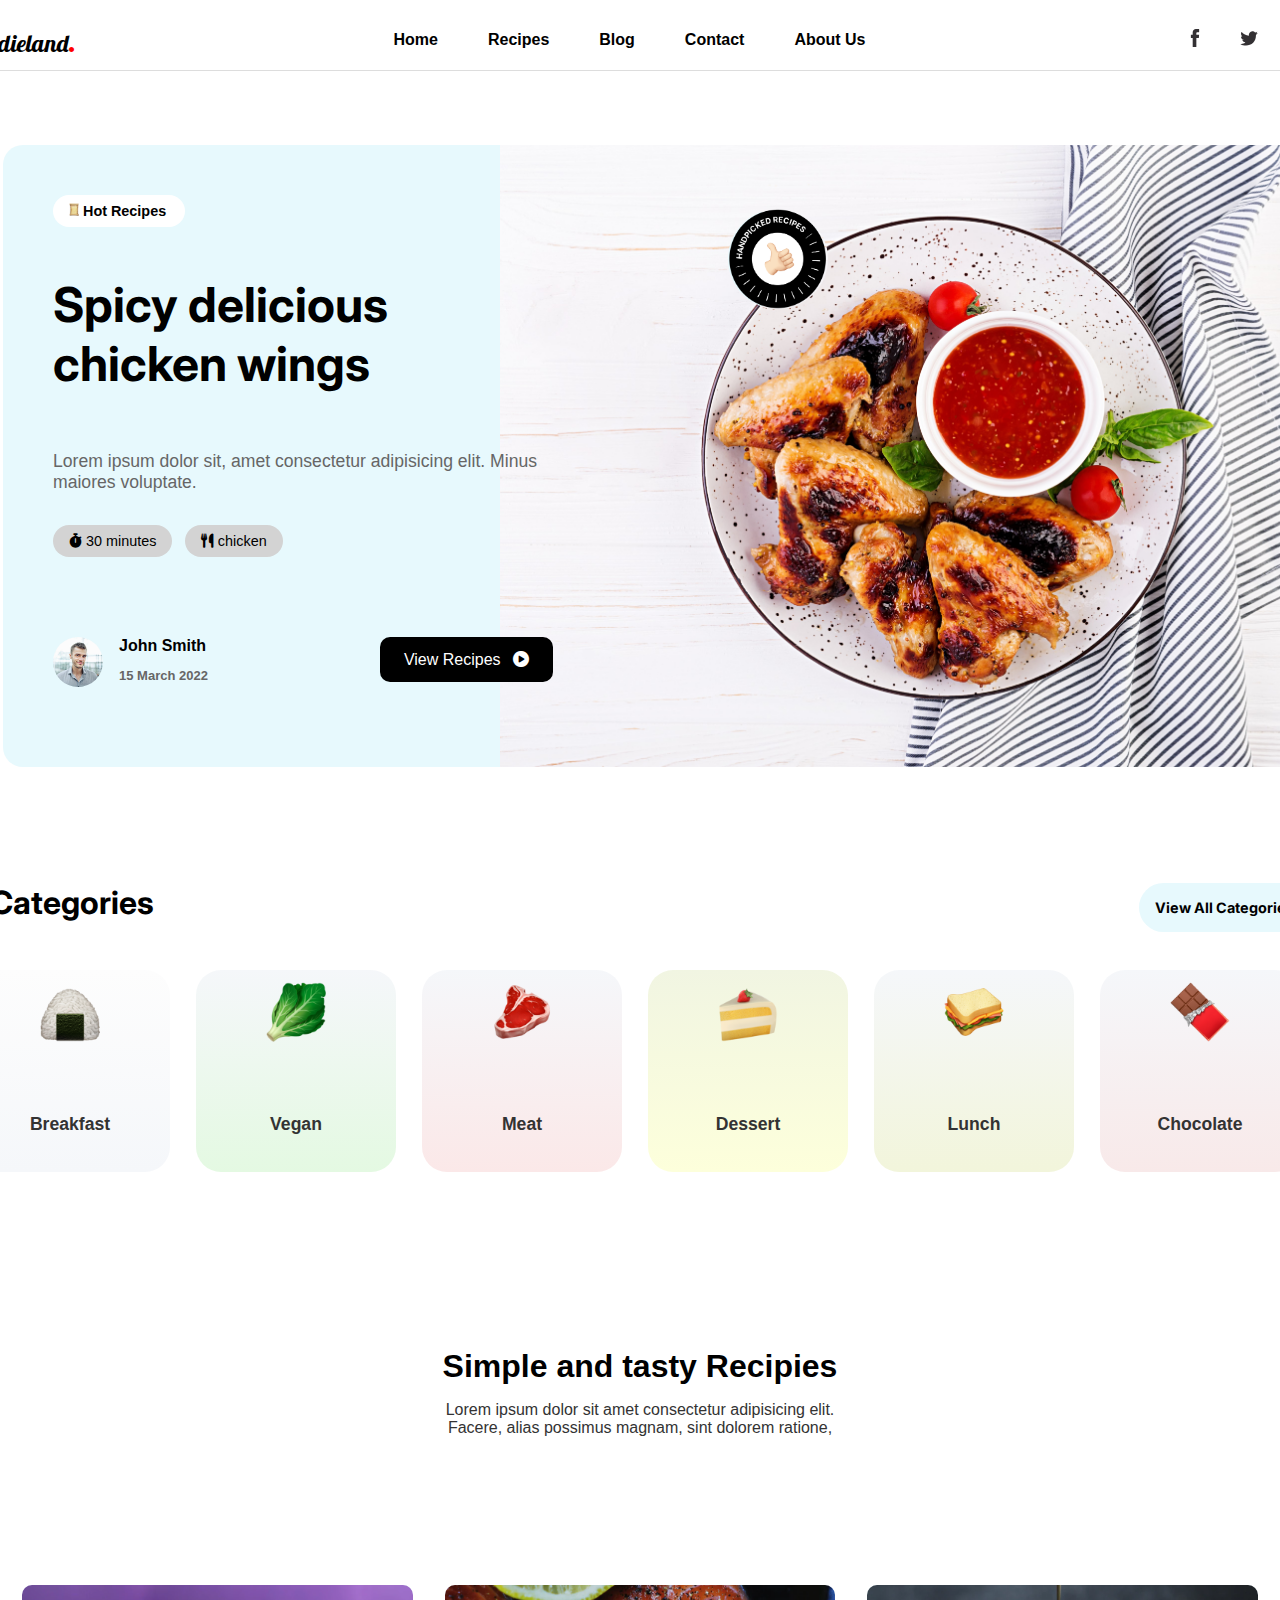
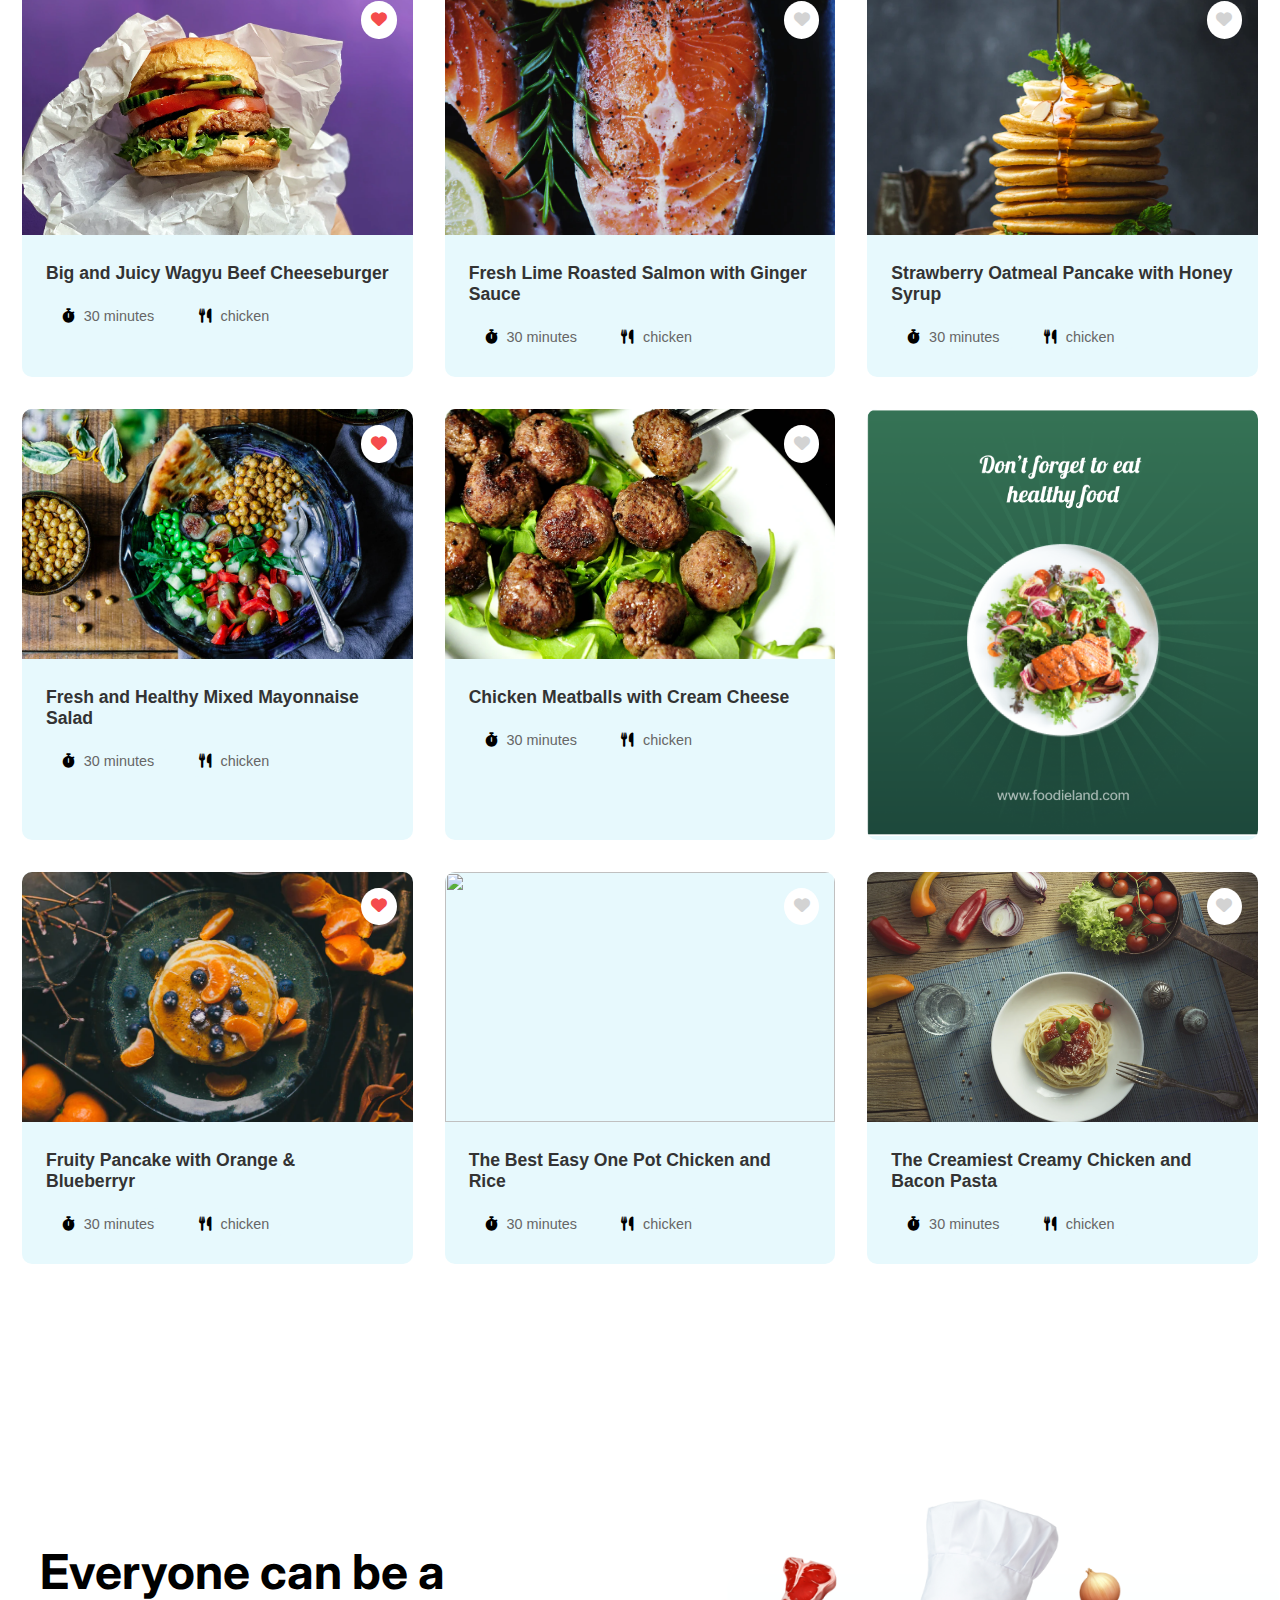
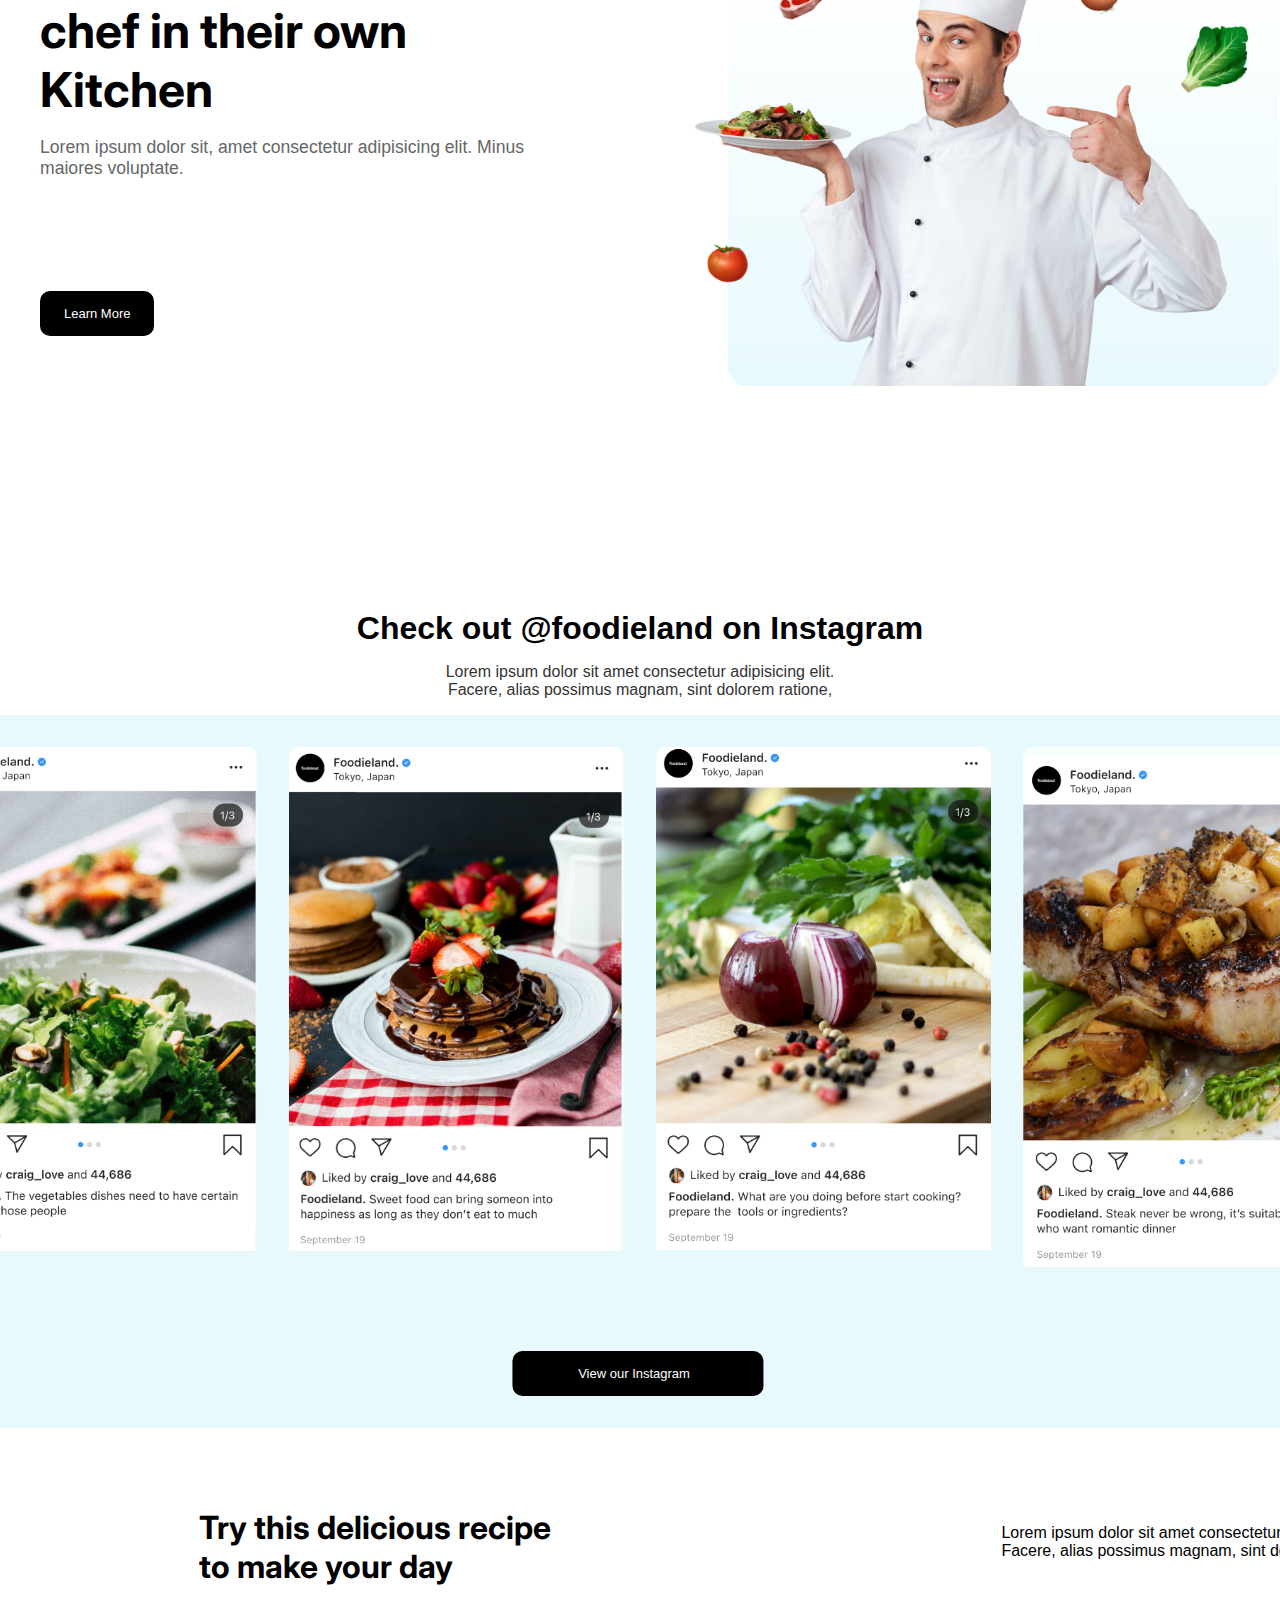
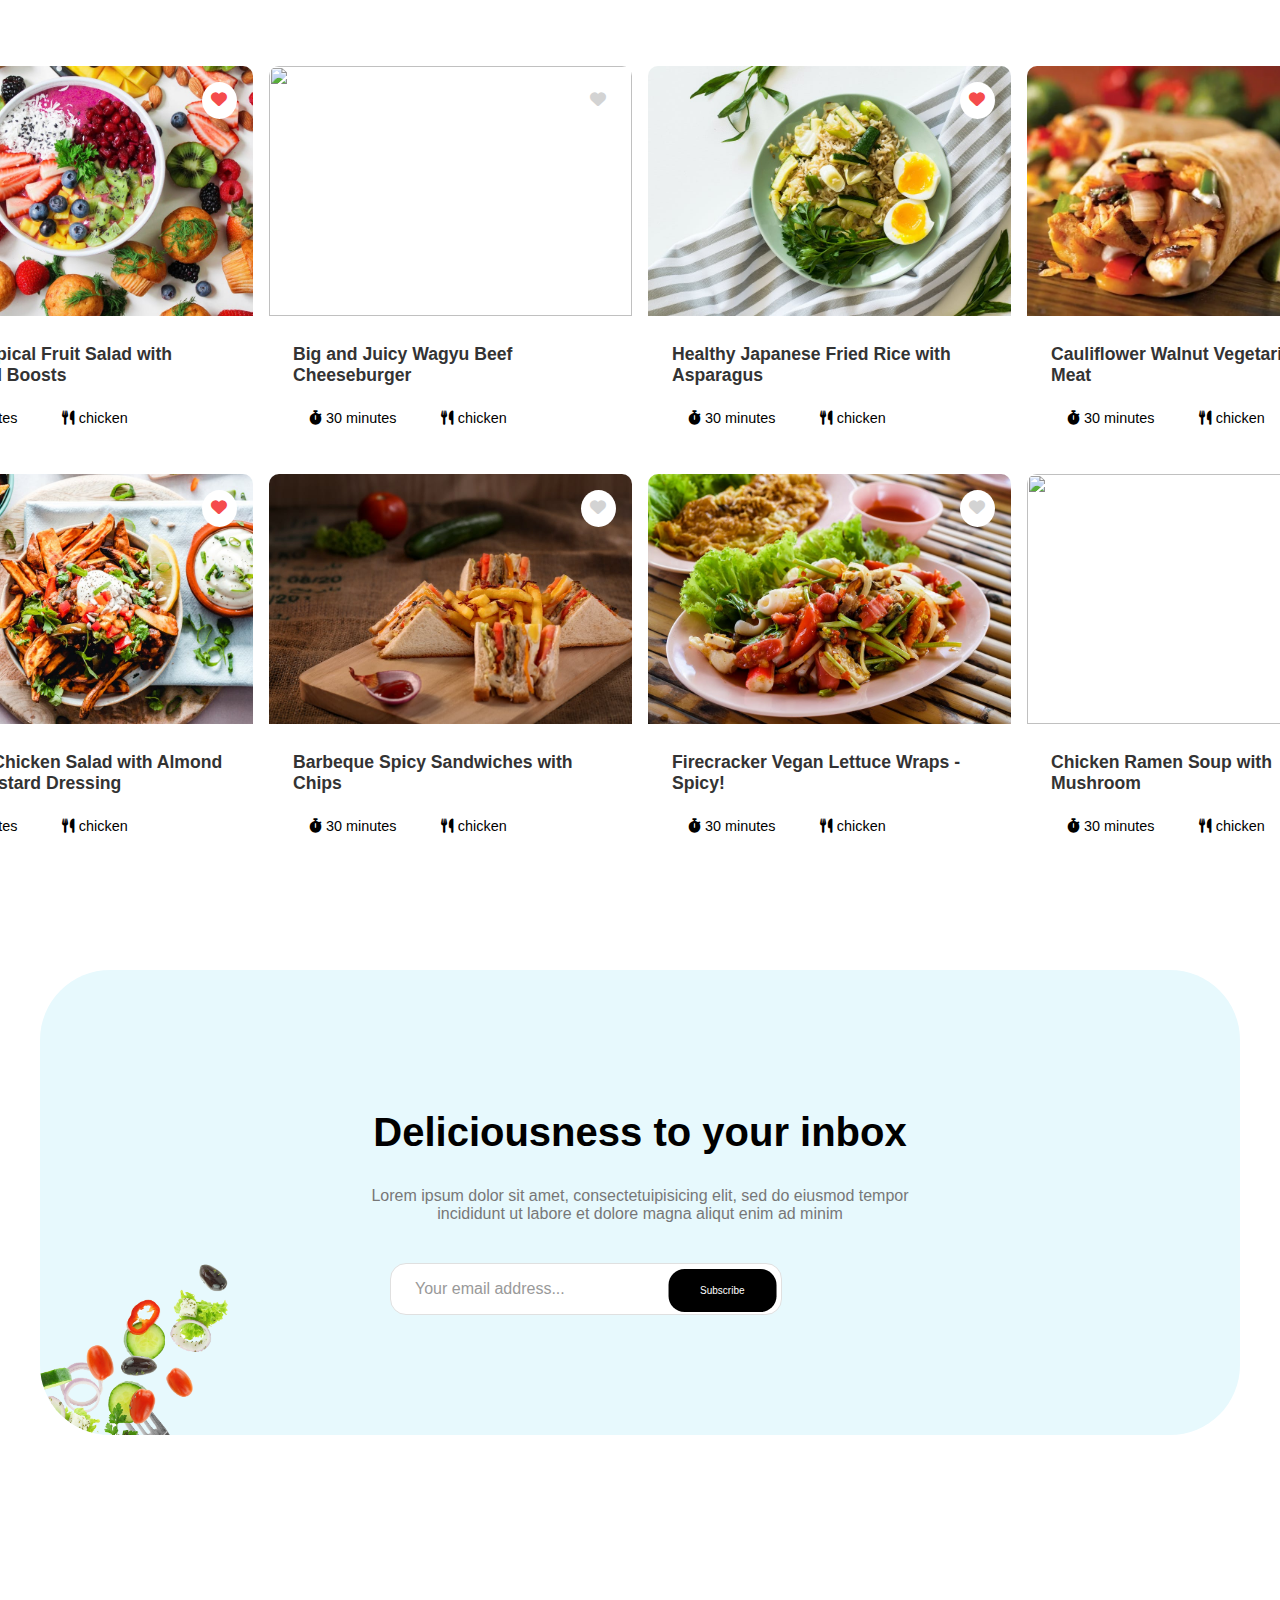
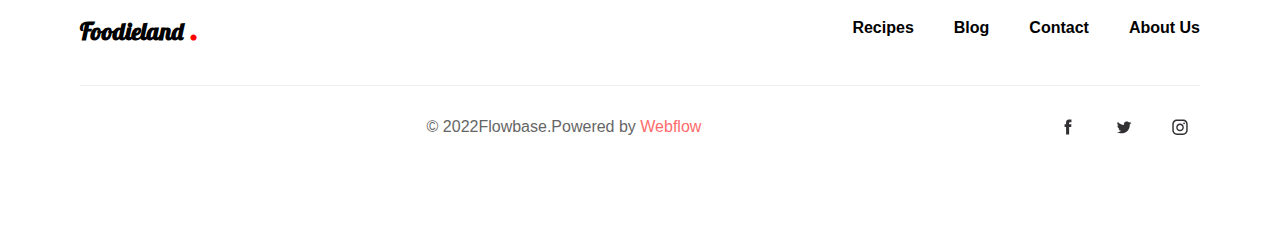
==== index.html @ 6b5772d4 "first commit" ====
<!DOCTYPE html>
<html lang="en">
<head>
    <meta charset="UTF-8">
    <meta name="viewport" content="width=device-width, initial-scale=1.0">

    <!--=============== FLATICON ===============-->
    <!-- <link rel='stylesheet' href='https://cdn-uicons.flaticon.com/2.6.0/uicons-solid-rounded/css/uicons-solid-rounded.css'> -->
    <link rel="stylesheet" href="https://cdnjs.cloudflare.com/ajax/libs/font-awesome/6.0.0-beta3/css/all.min.css">
    <link rel='stylesheet' href='https://cdn-uicons.flaticon.com/2.6.0/uicons-brands/css/uicons-brands.css'>
    <!--=============== CSS ===============-->
    <link rel="stylesheet" href="styles.css" />
    <title>Foodieland</title>
</head>
<body>
    <!--=============== HEADER ===============-->
    <header class="header">
        <div class="header__top">
            <div class="header__container container">
            <div class="header__contact">
                
                <div class="nav container">
                    <div class="nav__menu" id="nav-menu">
                        <div><span>Foodieland</span><span class="dot">.</span></div>
                        <ul class="nav__list">
                            <li class="nav__item">
                                <a href="index.html" class="nav__link">Home</a>
                            </li>
                            <li class="nav__item">
                                <a href="#" class="nav__link">Recipes</a>
                            </li>
                            <li class="nav__item">
                                <a href="blog.html" class="nav__link">Blog</a>
                            </li>
                            <li class="nav__item">
                                <a href="contact.html" class="nav__link">Contact</a>
                            </li>
                            <li class="nav__item">
                                <a href="#" class="nav__link">About Us</a>
                            </li>
                        </ul>
                        <div class="header__user-actions">
                            <a href="#" class="header__action-btn">
                                <img src="assets/img/icon-facebook.svg" alt="Facebook" />
                            </a>
                            <a href="#" class="header__action-btn">
                                <img src="assets/img/icon-twitter.svg" alt="Twitter" />
                            </a>
                            <a href="#" class="header__action-btn">
                                <img src="assets/img/icon-instagram.svg" alt="Instagram" />
                            </a>
                        </div>
                    </div>
                </div>
            </div>
                
            </div>
        </div>
    </header>

    <!--=============== MAIN CONTENT ===============-->
    <main class="main">
      <div class="container-wrapper">
        <!-- Left edge box -->
        <div class="edge-box left"></div>

        <section class="home section--lg">
            <div class="home__container container grid">
                <div class="left">
                    <div class="home__content">
                        <a href="#" class="home__btn"><img src="assets/img/img17.jpg" class="home__img">   Hot Recipes</a>
                        <h1 class="home__title">Spicy delicious
                          <span><br>chicken wings</span>
                        </h1>
                        <img src="assets/img/Screenshot (19).png" alt="" class="img__middle">
                        <p class="home__description">
                         Lorem ipsum dolor sit, amet consectetur adipisicing elit. Minus maiores voluptate.
                        </p>
                        <a href="#" class="btn-head"><i class="fas fa-stopwatch"></i> 30 minutes</a>
                        <a href="#" class="btn-head"><i class="fas fa-utensils"></i> chicken</a>
                        <div class="review">
                            <div class="review__single">
                                <div class="review__all">
                                  <img src="assets/img/i.png" alt="" class="review__img">
                                  <h4 class="review__title">John Smith <p class="review__desc">15 March 2022</p></h4>
                                </div>
                            </div>
                            <button>View Recipes <i class="fa fa-play-circle"></i></button>
                        </div>
                      </div>
                </div>
            </div>
        </section>

        <div class="edge-box right"></div>
      </div>

          <!--=============== CATEGORIES ===============-->
    <section class="categories container section">
        <h3 class="section__title">Categories <a href="#" class="section__btn">View All Categories</a></h3>

        <div class="categories__container">
          
            <a href="shop.html" class="category__item2">
              <img src="assets/img/img2.png" alt="" class="category__img">

              <h3 class="category__title">Breakfast</h3>
            </a>

            <a href="shop.html" class="category__item3">
              <img src="assets/img/img3.png" alt="" class="category__img">

              <h3 class="category__title">Vegan</h3>
            </a>

            <a href="shop.html" class="category__item4">
              <img src="assets/img/img4.png" alt="" class="category__img">

              <h3 class="category__title">Meat</h3>
            </a>

            <a href="shop.html" class="category__item5">
              <img src="assets/img/img5.png" alt="" class="category__img">

              <h3 class="category__title">Dessert</h3>
            </a>

            <a href="shop.html" class="category__item6">
              <img src="assets/img/img6.png" alt="" class="category__img">

              <h3 class="category__title">Lunch</h3>
            </a>

            <a href="shop.html" class="category__item7">
              <img src="assets/img/img7.png" alt="" class="category__img">

              <h3 class="category__title">Chocolate</h3>
            </a>
        </div>
    </section>

    <section class="products section container">
        <div class="product">
            <span class="product__title">Simple and tasty Recipies</span>
            <p class="product-description">Lorem ipsum dolor sit amet consectetur adipisicing elit.<br>Facere, alias possimus magnam, sint dolorem ratione,</p>
        </div>
    <div class="products__container grid">
        <div class="product__item">
            <div class="product__banner">
              <a href="details.html" class="product__images">
                <img src="assets/img/img8.png" alt=""
                class="product__img default">
              </a>

              <div class="product__badges light-pink"><i class="fa fa-heart"></i></div>
            </div>

            <div class="product__content">
              <span class="product__category">Big and Juicy Wagyu Beef Cheeseburger</span>
              <a href="#" class="btn"><i class="fas fa-stopwatch"></i> 30 minutes</a>
              <a href="#" class="btn"><i class="fas fa-utensils"></i> chicken</a>
            </div>
          </div>

          <div class="product__item">
            <div class="product__banner">
              <a href="details.html" class="product__images">
                <img src="assets/img/img9.png" alt=""
                class="product__img default">
              </a>

              <div class="product__badge light-pink"><i class="fa fa-heart"></i></div>
            </div>

            <div class="product__content">
              <span class="product__category">Fresh Lime Roasted Salmon with Ginger Sauce</span>
              <a href="#" class="btn"><i class="fas fa-stopwatch"></i> 30 minutes</a>
              <a href="#" class="btn"><i class="fas fa-utensils"></i> chicken</a>
            </div>
          </div>

          <div class="product__item">
            <div class="product__banner">
              <a href="details.html" class="product__images">
                <img src="assets/img/img10.png" alt=""
                class="product__img default">
              </a>

              <div class="product__badge light-pink"><i class="fa fa-heart"></i></div>
            </div>

            <div class="product__content">
              <span class="product__category">Strawberry Oatmeal Pancake with Honey Syrup</span>
              <a href="#" class="btn"><i class="fas fa-stopwatch"></i> 30 minutes</a>
              <a href="#" class="btn"><i class="fas fa-utensils"></i> chicken</a>
            </div>
          </div>

          <div class="product__item">
            <div class="product__banner">
              <a href="details.html" class="product__images">
                <img src="assets/img/img11.png" alt=""
                class="product__img default">
              </a>

              <div class="product__badges light-pink"><i class="fa fa-heart"></i></div>
            </div>

            <div class="product__content">
              <span class="product__category">Fresh and Healthy Mixed Mayonnaise Salad</span>
              <a href="#" class="btn"><i class="fas fa-stopwatch"></i> 30 minutes</a>
              <a href="#" class="btn"><i class="fas fa-utensils"></i> chicken</a>
            </div>
          </div>

          <div class="product__item">
            <div class="product__banner">
              <a href="details.html" class="product__images">
                <img src="assets/img/img12.png" alt=""
                class="product__img default">
              </a>

              <div class="product__badge light-pink"><i class="fa fa-heart"></i></div>
            </div>

            <div class="product__content">
              <span class="product__category">Chicken Meatballs with Cream Cheese</span>
              <a href="#" class="btn"><i class="fas fa-stopwatch"></i> 30 minutes</a>
              <a href="#" class="btn"><i class="fas fa-utensils"></i> chicken</a>
            </div>
          </div>

          <div class="product__item">
            <div class="product__banner">
              <a href="details.html" class="product__images">
                <img src="assets/img/img16a.png" alt=""
                class="product__img default">
              </a>

            </div>
          </div>

          <div class="product__item">
            <div class="product__banner">
              <a href="details.html" class="product__images">
                <img src="assets/img/img13.png" alt=""
                class="product__img default">
              </a>

              <div class="product__badges light-pink"><i class="fa fa-heart"></i></div>
            </div>

            <div class="product__content">
              <span class="product__category">Fruity Pancake with Orange & Blueberryr</span>
              <a href="#" class="btn"><i class="fas fa-stopwatch"></i> 30 minutes</a>
              <a href="#" class="btn"><i class="fas fa-utensils"></i> chicken</a>
            </div>
          </div>

          <div class="product__item">
            <div class="product__banner">
              <a href="details.html" class="product__images">
                <img src="assets/img/img14.png" alt=""
                class="product__img default">
              </a>

              <div class="product__badge light-pink"><i class="fa fa-heart"></i></div>
            </div>

            <div class="product__content">
              <span class="product__category">The Best Easy One Pot Chicken and Rice</span>
              <a href="#" class="btn"><i class="fas fa-stopwatch"></i> 30 minutes</a>
              <a href="#" class="btn"><i class="fas fa-utensils"></i> chicken</a>
            </div>
          </div>

          <div class="product__item">
            <div class="product__banner">
              <a href="details.html" class="product__images">
                <img src="assets/img/img15.png" alt=""
                class="product__img default">
              </a>

              <div class="product__badge light-pink"><i class="fa fa-heart"></i></div>
            </div>

            <div class="product__content">
              <span class="product__category">The Creamiest Creamy Chicken and Bacon Pasta</span>
              <a href="#" class="btn"><i class="fas fa-stopwatch"></i> 30 minutes</a>
              <a href="#" class="btn"><i class="fas fa-utensils"></i> chicken</a>
            </div>
          </div>
    </div>


    </section>

    <section class="home section--lg">
        <div class="home__container-snd container grid">
            <div class="left">
                <div class="home__content">
                    <h1 class="home__title">Everyone can be a<br>chef
                      in their own Kitchen
                    </h1>
                    <p class="home__description">
                     Lorem ipsum dolor sit, amet consectetur adipisicing elit. Minus maiores voluptate.
                    </p>
                    
                        <button class="btn-snd">Learn More</button>
                    </div>
                  </div>
            </div>
          
        </div>
    </section>


    <section class="products section container">
        <div class="product">
            <span class="product__title">Check out @foodieland on Instagram</span>
            <p class="product-description">Lorem ipsum dolor sit amet consectetur adipisicing elit.<br>Facere, alias possimus magnam, sint dolorem ratione,</p>
        </div>
    <div class="products__container-ssd grid">
        <div class="product__item">
            <div class="product__banner">
              <a href="details.html" class="product__images">
                <img src="assets/img/img23 (1).png" alt=""
                class="product__img default">
              </a>
            </div>
          </div>

          <div class="product__item">
            <div class="product__banner">
              <a href="details.html" class="product__images">
                <img src="assets/img/img23 (2).png" alt=""
                class="product__img default">
              </a>
            </div>
          </div>

          <div class="product__item">
            <div class="product__banner">
              <a href="details.html" class="product__images">
                <img src="assets/img/img23 (3).png" alt=""
                class="product__img default">
              </a>

            </div>
          </div>

          <div class="product__item">
            <div class="product__banner">
              <a href="details.html" class="product__images">
                <img src="assets/img/img23 (4).png" alt=""
                class="product__img default">
              </a>
            </div>
          </div>
          <button class="insta__gram">View our Instagram <i class="fi fi-brands-instagram"></i></button>
    </div>


    </section>

    <section class="products section container">
        <div class="product-span">
            <span class="product__title-span">Try this delicious recipe<br>
                to make your day  </span> 
                <p class="product-description-span">Lorem ipsum dolor sit amet consectetur adipisicing elit.<br>Facere, alias possimus magnam, sint dolorem ratione,</p>
                
        </div>
        <div class="products__container-span grid">  
              <div class="product__item-span">
                <div class="product__banner">
                  <a href="#" class="product__images">
                    <img src="assets/img/img24.png" alt=""
                    class="product__img default">
                  </a>
    
                  <div class="product__badges light-pink"><i class="fa fa-heart"></i></div>
                </div>
    
                <div class="product__content-span">
                  <span class="product__category">Mixed Tropical Fruit Salad with Superfood Boosts </span>
                  <a href="#" class="btn-span"><i class="fas fa-stopwatch"></i> 30 minutes</a>
                  <a href="#" class="btn-span"><i class="fas fa-utensils"></i> chicken</a>
                </div>
              </div>
    
              <div class="product__item-span">
                <div class="product__banner">
                  <a href="#" class="product__images">
                    <img src="assets/img/img25.png" alt=""
                    class="product__img default">
                  </a>
    
                  <div class="product__badge light-pink"><i class="fa fa-heart"></i></div>
                </div>
    
                <div class="product__content-span">
                  <span class="product__category">Big and Juicy Wagyu Beef Cheeseburger</span>
                  <a href="#" class="btn-span"><i class="fas fa-stopwatch"></i> 30 minutes</a>
                  <a href="#" class="btn-span"><i class="fas fa-utensils"></i> chicken</a>
                </div>
              </div>
    
              <div class="product__item-span">
                <div class="product__banner">
                  <a href="#" class="product__images">
                    <img src="assets/img/img26.png" alt=""
                    class="product__img default">
                  </a>
    
                  <div class="product__badges light-pink"><i class="fa fa-heart"></i></div>
                </div>
    
                <div class="product__content-span">
                  <span class="product__category">Healthy Japanese Fried Rice with Asparagus</span>
                  <a href="#" class="btn-span"><i class="fas fa-stopwatch"></i> 30 minutes</a>
                  <a href="#" class="btn-span"><i class="fas fa-utensils"></i> chicken</a>
                </div>
              </div>
    
              <div class="product__item-span">
                <div class="product__banner">
                  <a href="#" class="product__images">
                    <img src="assets/img/img27.png" alt=""
                    class="product__img default">
                  </a>
    
                  <div class="product__badge light-pink"><i class="fa fa-heart"></i></div>
                </div>
    
                <div class="product__content-span">
                  <span class="product__category">Cauliflower Walnut Vegetarian Taco Meat</span>
                  <a href="#" class="btn-span"><i class="fas fa-stopwatch"></i> 30 minutes</a>
                  <a href="#" class="btn-span"><i class="fas fa-utensils"></i> chicken</a>
                </div>
              </div>
    
              <div class="product__item-span">
                <div class="product__banner">
                  <a href="#" class="product__images">
                    <img src="assets/img/img28.png" alt=""
                    class="product__img default">
                  </a>
    
                  <div class="product__badges light-pink"><i class="fa fa-heart"></i></div>
                </div>
                <div class="product__content-span">
                    <span class="product__category">Rainbow Chicken Salad with Almond Honey Mustard Dressing</span>
                    <a href="#" class="btn-span"><i class="fas fa-stopwatch"></i> 30 minutes</a>
                    <a href="#" class="btn-span"><i class="fas fa-utensils"></i> chicken</a>
                  </div>
              </div>
    
              <div class="product__item-span">
                <div class="product__banner">
                  <a href="" class="product__images">
                    <img src="assets/img/img29.png" alt=""
                    class="product__img default">
                  </a>
    
                  <div class="product__badge light-pink"><i class="fa fa-heart"></i></div>
                </div>
    
                <div class="product__content-span">
                  <span class="product__category">Barbeque Spicy Sandwiches with Chips </span>
                  <a href="#" class="btn-span"><i class="fas fa-stopwatch"></i> 30 minutes</a>
                  <a href="#" class="btn-span"><i class="fas fa-utensils"></i> chicken</a>
                </div>
              </div>
    
              <div class="product__item-span">
                <div class="product__banner">
                  <a href="details.html" class="product__images">
                    <img src="assets/img/img30.png" alt=""
                    class="product__img default">
                  </a>
    
                  <div class="product__badge light-pink"><i class="fa fa-heart"></i></div>
                </div>
    
                <div class="product__content-span">
                  <span class="product__category">Firecracker Vegan Lettuce Wraps - Spicy! </span>
                  <a href="#" class="btn-span"><i class="fas fa-stopwatch"></i> 30 minutes</a>
                  <a href="#" class="btn-span"><i class="fas fa-utensils"></i> chicken</a>
                </div>
              </div>
    
              <div class="product__item-span">
                <div class="product__banner">
                  <a href="details.html" class="product__images">
                    <img src="assets/img/img31.png" alt=""
                    class="product__img default">
                  </a>
    
                  <div class="product__badges light-pink"><i class="fa fa-heart"></i></div>
                </div>
    
                <div class="product__content-span">
                  <span class="product__category">Chicken Ramen Soup with Mushroom </span>
                  <a href="#" class="btn-span"><i class="fas fa-stopwatch"></i> 30 minutes</a>
                  <a href="#" class="btn-span"><i class="fas fa-utensils"></i> chicken</a>
                </div>
              </div>
        </div>
    </section>

    <section class="newsletter section home__newsletter">
        <div class="newsletter__container container grid">
            <img src="assets/img/img32.png" alt="left decoration" class="newsletter__left-image">
            <img src="assets/img/img33.png" alt="right decoration" class="newsletter__right-image">
          <h3 class="newsletter__title flex">
            Deliciousness to your inbox
          </h3>

          <p class="newsletter__description">
            Lorem ipsum dolor sit amet, consectetuipisicing elit, sed do eiusmod tempor incididunt ut labore et dolore magna aliqut enim ad minim 
          </p>

          <form action="" class="newsletter__form">
            <input type="text" placeholder="Your email address..." class="newsletter__input">
            <button type="submit" class="newsletter__btn">Subscribe</button>
          </form>
          
        </div>
      </section>
    </main>

    <!--=============== FOOTER ===============-->
    <footer class="footer">
        <div class="footer__container container">
            <div class="footer__containers">
                <div class="footer__menu">
                    <div><span>Foodieland</span><span class="dot"> .</span></div>
                    <ul class="footer__list">
                        <li class="footer__item">
                            <a href="#" class="nav__link">Recipes</a>
                        </li>
                        <li class="footer__item">
                            <a href="#" class="nav__link">Blog</a>
                        </li>
                        <li class="footer__item">
                            <a href="#" class="nav__link">Contact</a>
                        </li>
                        <li class="footer__item">
                            <a href="#" class="nav__link">About Us</a>
                        </li>
                    </ul>
                    
                </div>
            </div>
            <div class="copyright"><p>&copy; 2022Flowbase.Powered by<span class="dotts"> Webflow</span></p>
                <div class="header__footer-actions">
                    <a href="#" class="header__footer-btn">
                        <img src="assets/img/icon-facebook.svg" alt="Facebook" />
                    </a>
                    <a href="#" class="header__footer-btn">
                        <img src="assets/img/icon-twitter.svg" alt="Twitter" />
                    </a>
                    <a href="#" class="header__footer-btn">
                        <img src="assets/img/icon-instagram.svg" alt="Instagram" />
                    </a>
                </div>
            </div>
        </div>
    </footer>
</body>
</html>
---- styles.css ----
@import url('https://fonts.googleapis.com/css2?family=Lobster&display=swap');
@import url('https://fonts.googleapis.com/css2?family=Inter:ital,opsz,wght@0,14..32,100..900;1,14..32,100..900&family=Lobster&display=swap');


  /* General Styles */
body {
    font-family: Arial, sans-serif;
    margin: 10px -200px;
    padding: 0;
    box-sizing: border-box;
}

.container {
    width: 90%;
    max-width: 1500px;
    margin: 0 auto;
}

/* Header Styles */
.header {
    background-color: white;
    padding: 10px 0;
    border-bottom: 1px solid #ddd;
}

.header__top {
    display: flex;
    justify-content: space-between;
    align-items: center;
}

.header__contact {
    justify-content: space-between;
}

.header__contact p {
    font-size: 1.5rem;
    font-weight: bold;
    margin: 0;
}

.header__contact span {
    color: black;
    font-family: Lobster;
    font-size: x-large;
}

.nav__menu .dot {
    color: red;
    font-size: xx-large;
}
/* Navigation Styles */
.nav__menu {
    display: flex;
    align-items: center;
    justify-content: space-between;
}

.nav__list {
    list-style: none;
    display: flex;
    gap: 50px;
    margin: 0;
    padding: 0;
    align-items: center;
    /* color: black;
    font-weight: bolder; */
    
}

.nav__link {
    text-decoration: none;
    color: black;
    font-weight: 550;
}


/* Social Media Icons */
.header__user-actions {
    display: flex;
    gap: 30px;
}

.header__action-btn img {
    width: 24px;
    height: 24px;
}

/* Hero Section */
.hero {
    text-align: center;
    padding: 50px 0;
    background-color: #fff;
}

.hero h1 {
    font-size: 2.5rem;
    margin-bottom: 10px;
}

.hero p {
    font-size: 1.2rem;
    color: #666;
}

  .home {
    padding: 4rem 0; 
    background-color: #fff;
  }
  
  .home__container {
    display: flex;
    /* align-items: center;
    justify-content: space-between; */
    max-width: 1800px;
    margin: 0;
    padding: 50px 50px;
    background-color: #e7f9fd;
    border-radius: 20px;
    background-image: url('assets/img/img37.jpg'); 
    background-size: contain; 
    background-position: right; 
    background-repeat: no-repeat; 
    background-position-x: 100%;
    margin-left: 35px;
    margin-top: -30px;
  }
  
  /* Home Content Styles */
  .home__content {
    max-width: 500px;
  }

  .home__content .img__middle {
    width: 100px;
    height: 100px;
    border-radius: 50%;
    margin-left: 135%;
    margin-bottom: -5rem;
    transform: translateY(-200px);
  }
  
  .home__btn {
    display: inline-block;
    padding: 0.5rem 1rem;
    background-color: white;
    color: black;
    text-decoration: none;
    border-radius: 25px;
    font-size: 0.9rem;
    font-weight: bold;
    margin-bottom: 1rem;
    width: 100px;
  }

  .home__img {
    height: 10%;
    width: 10%;
  }
  
  .home__title {
    font-size: 3rem;
    font-weight: bold;
    color: black;
    margin-bottom: 1rem;
    font-family: inter;
  }
  
  .home__title span {
    color: black; 
  }
  
  .home__description {
    font-size: 1.1rem;
    color: #666;
    margin-bottom: 2rem;
  }
  
  /* Button Styles */
  .btn {
    display: inline-block;
    padding: 0.5rem 1rem;
    background-color: lightgray;
    color: black;
    text-decoration: none;
    border-radius: 25px;
    font-size: 0.9rem;
    margin-right: 0.5rem;
    transition: background-color 0.3s ease;
  }
  
  .btn:hover {
    background-color: #333;
  }
  
  .btn i {
    margin-right: 0.5rem;
    color: black;
  }
  
  
  /* Review Section Styles */
  .review__single {
    display: flex;
    align-items: center;
    margin-top: 5rem;
  }
  
  .review__img {
    width: 50px;
    height: 50px;
    border-radius: 50%;
    margin-right: 1rem;
  }
  
  .review__title {
    font-size: 1rem;
    font-weight: bold;
    color: black;
    margin-top: 0%;
  }
  
  /* View Recipes Button Styles */
  button {
    display: inline-block;
    padding: 0.75rem 1.5rem;
    background-color: black; 
    color: #fff;
    border: none;
    border-radius: 10px;
    font-size: 1rem;
    font-weight: normal;
    cursor: pointer;
    margin-top: 5rem;
    border: none; 
    line-height: normal;
    appearance: none; 
    -webkit-appearance: none; 
    height: 45px;
  }
  
  button:hover {
    background-color: #333;
  }
  
  button i {
    margin-left: 0.5rem;
    color: white;
  }

  .review__all {
    display: flex;
  }

  .review__desc {
    font-size: small;
    color: #666;
  }

  .review {
    display: flex;
    justify-content: space-between;
  }

  .categories__container {
      display: flex;
      gap: 1rem;
      padding: 1rem 0rem;
      border-top: 20%;
      align-items: center;
      justify-content: center;
  }
  

  .category__item {
    min-width: 200px; 
    text-decoration: none; 
    text-align: center; 
    background: linear-gradient(to bottom, #f5f7fa, #e6e9f0);
    border-radius: 25px;
    height: 200px;
    width: -100px
    
  }
  .category__img {
    width: 60px;
    height: 60px;
    margin-bottom: 0.5rem;
    margin-top: 0.7rem; 
}

.category__title {
    font-size: 1.1rem;
    color: #333; 
    margin-top: 30%;
  }

  .section__title {
    font-size: xx-large;
    font-family: Inter;
    margin-left: 100px;
  }

  .category__item2 {
    min-width: 200px; 
    text-decoration: none; 
    text-align: center; 
    background: linear-gradient(to top, #f5f7fa, rgb(253, 253, 253));
    border-radius: 25px;
    height: 202px;
    width: 180px;
    top: 1090px;
    left: 520px;
    margin-right: 10px;
  }

  .category__item3 {
    min-width: 200px; 
    text-decoration: none; 
    text-align: center; 
    background: linear-gradient(to bottom, #f5f7fa, rgb(228, 249, 226));
    border-radius: 25px;
    height: 202px;
    width: 180px;
    top: 1090px;
    left: 520px;
    margin-right: 10px;
  }

  .category__item4 {
    min-width: 200px; 
    text-decoration: none; 
    text-align: center; 
    background: linear-gradient(to bottom, #f5f7fa, rgb(251, 232, 232));
    border-radius: 25px;
    height: 202px;
    width: 180px;
    top: 1090px;
    left: 520px;
    margin-right: 10px;
  }

  .category__item5 {
    min-width: 200px; 
    text-decoration: none; 
    text-align: center; 
    background: linear-gradient(to top, #fdffdb, rgb(241, 245, 226));
    border-radius: 25px;
    height: 202px;
    width: 180px;
    top: 1090px;
    left: 520px;
    margin-right: 10px;
  }

  .category__item6 {
    min-width: 200px; 
    text-decoration: none; 
    text-align: center; 
    background: linear-gradient(to bottom, #f5f7fa, rgb(242, 245, 219));
    border-radius: 25px;
    height: 202px;
    width: 180px;
    top: 1090px;
    left: 520px;
    margin-right: 10px;
  }

  .category__item7 {
    min-width: 200px; 
    text-decoration: none; 
    text-align: center; 
    background: linear-gradient(to bottom, #f5f7fa, rgb(248, 233, 233));
    border-radius: 25px;
    height: 202px;
    width: 180px;
    top: 1090px;
    left: 520px;
    margin-right: 10px;
  }

  .section__btn {
    padding: 1rem 1rem;
    background-color: #e7f9fd;
    color: black;
    text-decoration: none;
    border-radius: 25px;
    font-size: 0.9rem;
    margin-right: 5rem;
    transition: background-color 0.3s ease;
    float: right;
    
  }

  .product {
    display: flex;
    flex-direction: column;
    align-items: center;
    justify-content: center;
    text-align: center;
}

.product__title {
    /* margin-bottom: 1rem; */
    font-size: xx-large;
    font-weight: bolder;
    margin-top: 10rem;
}

.product-description {
    max-width: 600px;
    color: #333;
}


.products__container {
  display: grid;
  grid-template-columns: repeat(3, 1fr); 
  gap: 2rem;
  padding: 2rem;
  margin: 100px;
}

.product__item {
  background: #e7f9fd;
  border-radius: 10px;
  overflow: hidden;
  transition: transform 0.3s ease;
}



.product__banner {
  position: relative;
}

.product__images {
  display: block;
}

.product__img {
  width: 100%;
  height: 250px;
  object-fit: cover;
}

.product__badge {
  position: absolute;
  top: 1rem;
  right: 1rem;
  background: white;
  padding: 0.6rem;
  border-radius: 50%;
  color: lightgray;
}

.product__badges {
  position: absolute;
  top: 1rem;
  right: 1rem;
  background: white;
  padding: 0.6rem;
  border-radius: 50%;
  color: rgb(245, 76, 76);
}


.product__content {
  padding: 1.5rem;
}

.product__category {
  display: block;
  font-size: 1.1rem;
  font-weight: 600;
  margin-bottom: 1rem;
  color: #333;
}

.btn {
  display: inline-block;
  padding: 0.5rem 1rem;
  margin-right: 0.5rem;
  background-color: #e7f9fd;
  border-radius: 20px;
  text-decoration: none;
  color: #666;
  font-size: 0.9rem;
}

.btn i {
  margin-right: 0.3rem;
}
.product__item:has(img[src*="img16a"]) .product__img {
  width: 100%;
  height: auto;
  object-fit: cover;
}

.home__container-snd {
  display: flex;
  align-items: center;
  justify-content: space-between;
  max-width: 1200px;
  margin: 0 auto;
  padding: 50px 50px;
  background-color: white;
  border-radius: 20px;
  background-image: url('assets/img/img16c.png'); 
  background-size: contain; 
  background-position: right; 
  background-repeat: no-repeat; 
}

.btn-snd {
  display: inline-block;
    padding: 0.75rem 1.5rem;
    background-color: black; 
    color: #fff;
    border: none;
    border-radius: 10px;
    font-size: small;
    font-weight: normal;
    cursor: pointer;
    margin-top: 5rem;
    border: none; 
    line-height: normal;
    appearance: none; 
    -webkit-appearance: none; 
    height: 45px;
}

.products__container-ssd {
  display: grid;
  grid-template-columns: repeat(4, 1fr); 
  gap: 2rem;
  padding: 2rem;
  background-color: #e7f9fd;
  border-radius: 20px;

}

.product__item:has(img[src*="img23 (1)"]) .product__img {
  width: 100%;
  height: auto;
  object-fit: cover;
}

.product__item:has(img[src*="img23 (2)"]) .product__img {
  width: 100%;
  height: auto;
  object-fit: cover;
}

.product__item:has(img[src*="img23 (3)"]) .product__img {
  width: 100%;
  height: auto;
  object-fit: cover;
}

.product__item:has(img[src*="img23 (4)"]) .product__img {
  width: 100%;
  height: auto;
  object-fit: cover;
}

.insta__gram {
  display: inline-block;
    transform: translateX(235%);
    background-color: black; 
    color: #fff;
    border: none;
    border-radius: 10px;
    font-size: small;
    font-weight: normal;
    cursor: pointer;
    margin-top: 3rem;
    border: none; 
    line-height: normal;
    appearance: none; 
    -webkit-appearance: none; 
    height: 45px;
    width: 75%;
}
  .product-span {
    display: flex;
    justify-content: flex-end;
  }

  .product__title-span {
    font-family: Inter;
    font-size: xx-large;
    font-weight: bolder;
    margin-top: 5rem;
    margin-bottom: 5rem;
    margin-right: 30%;
  }

  .product-description-span {
   margin-top: 6rem;
  }

  .products__container-span {
    display: grid;
    grid-template-columns: repeat(4, 1fr); 
    gap: 1rem;
    padding: 0;
  }
  .product__content-span {
    padding: 1.5rem;
  }

  .product__item-span {
    background: white;
    border-radius: 10px;
    overflow: hidden;
    transition: transform 0.3s ease;}

    .btn-span {
      display: inline-block;
    padding: 0.5rem 1rem;
    margin-right: 0.5rem;
    background-color: white;
    border-radius: 20px;
    text-decoration: none;
    color: black;
    font-size: 0.9rem;
    }

    .btn-span:hover {
      color: white;
      background-color: #333;
    }

  

  .newsletter__container {
    display: flex;
    flex-direction: column;
    align-items: center;
    text-align: center;
    max-width: 1000px;
    margin-inline: auto;
    padding-inline: 1.5rem;
    background-color: #e7f9fd;
    padding: 100px;
    border-radius: 70px;
    position: relative;
    overflow: hidden;
}

.newsletter__left-image {
  position: absolute;
  bottom: -100px;
  left: -100px;
  width: 300px;
  height: auto;
}

.newsletter__right-image {
  position: absolute;
  bottom: -100px;
  right: -100px;
  width: 300px;
  height: auto;
}
  
  .newsletter__title {
      font-size: 2.5rem;
      font-weight: bold;
      color: black;
      margin-bottom: 1rem;
  }
  
  .newsletter__description {
      color: #777;
      max-width: 600px;
      margin-bottom: 2.5rem;
  }
  
  .newsletter.section {
    padding: 6.5rem 0;
    background-color: white;
}

.newsletter__form {
    display: flex;  
    position: relative;
    max-width: 500px;
    width: 100%;
    margin-bottom: 20px;
}

.newsletter__input {
    width: 100%;
    padding: 1rem 1.5rem;
    padding-right: 150px;
    border: 1px solid #e0e0e0;
    border-radius: 1rem;
    font-size: 1rem;
    color: #333;
    background-color: white;
}

.newsletter__input::placeholder {
    color: #999;
}

.newsletter__input:focus {
    outline: none;
    border-color: black;
}


.newsletter__btn:hover {
    background-color: #333;
} 

.newsletter__btn {
  position: relative;
  right: 5px;
  top: 5px;
  height: calc(100% - 10px); 
  padding: 1rem 2rem;
  background-color: black;
  color: white;
  border: none;
  border-radius: 1rem;
  font-size: x-small;
  font-weight: 100;
  cursor: pointer;
  transition: 0.4s;
  transform: translateX(-100%);
  margin-bottom: 0.5rem;
  margin-top: 0.05rem;
}

.footer {
  padding: 4rem 0;
  background-color: #fff;
}

.footer__container {
  max-width: 1120px;
  margin-inline: auto;
  padding-inline: 1.5rem;
}

.footer__containers {
  display: flex;
  justify-content: space-between;
  align-items: center;
  margin-bottom: 2rem;
}

.footer__menu {
  display: flex;
  justify-content: space-between;
  align-items: center;
  width: 100%;
}

/* Logo styling */
.footer__menu > div {
  font-size: 1.5rem;
  font-weight: 600;
  color: black;
  font-family: Lobster;
}

.footer__menu .dot {
  color: red;
  font-size: xx-large;
}

.copyright .dotts {
  color: #ff6b6b
}

/* Navigation list */
.footer__list {
  display: flex;
  gap: 2.5rem;
  align-items: center;
}

.footer__item {
  list-style: none;
}

.nav__link {
  color: black;
  text-decoration: none;
  transition: color 0.3s;
}

.nav__link:hover {
  color: black;
  background-color: grey;
  padding: 0.75rem;
  border-radius: 10px;
}

/* Copyright and social media section */
.copyright {
  display: flex;
  justify-content: space-between;
  align-items: center;
  padding-top: 1rem;
  border-top: 1px solid #eee;
}

.copyright p {
  flex: 1;
  text-align: center;
  color: #666;
}

.header__footer-actions {
  display: flex;
  gap: 1rem;
  align-items: center;
}
/* ------------blog---------- */
.header__icon-blog {
  display: flex;
  gap: 0.5rem;
  align-items: flex-end;
  flex-direction: column;
  margin-right: 5rem;
  margin-top: 1rem;
}

.header__btn-blog {
  align-items: center;
  justify-content: center;
  width: 40px;
  height: 40px;
  border-radius: 50%;
  background-color: white;
  color: black;
  transition: background-color 0.3s;
}

.header__btn-blog img {
  width: 18px;
  height: 18px;
}

.blog__statement .header__blog-title {
  align-items: flex-end;
  transform: translateY(-120px);
  margin-left: 74rem;
  font-family: Inter;
  font-size: x-small;
  margin-top: 20px;

}

/* -----------blog------------ */

.header__footer-btn {
  display: flex;
  align-items: center;
  justify-content: center;
  width: 40px;
  height: 40px;
  border-radius: 50%;
  background-color: white;
  color: black;
  transition: background-color 0.3s;
 
}

.header__footer-btn:hover {
  background-color: gray;
}

.header__footer-btn img {
  width: 20px;
  height: 20px;
}

/* Responsive styles */
@media screen and (max-width: 768px) {
  .footer__containers {
      flex-direction: column;
      gap: 2rem;
      text-align: center;
  }

  .footer__menu {
      flex-direction: column;
      gap: 1.5rem;
  }

  .footer__list {
      flex-wrap: wrap;
      justify-content: center;
      gap: 1.5rem;
  }

  .copyright {
      flex-direction: column;
      gap: 1rem;
      text-align: center;
  }

  .copyright p {
      order: 2;
  }

  .header__footer-actions {
      order: 1;
  }
}

.btn-head {
  display: inline-block;
  padding: 0.5rem 1rem;
  background-color: lightgray;
  color: black;
  text-decoration: none;
  border-radius: 25px;
  font-size: 0.9rem;
  margin-right: 0.5rem;
  transition: background-color 0.3s ease;
}

/* ----------blog------------ */
.review__blog {
  display: flex;
  justify-content: center;
  
}

.review__descs{
  font-size: small;
  color: #666;
  margin-top: 1.5%;
  margin-right: 10%;
  font-size: medium;
  font-weight: 600;
}

.review__title-blog {
  font-size: 1rem;
  font-weight: bold;
  color: black;
  margin-top: 1.5%;
  margin-right: 5%;
  font-size: medium;
}

.review__img-blog {
  width: 40px;
  height: 40px;
  border-radius: 50%;
  margin-right: 1rem;
}

.blog__containers .blog__header {
  align-items: center;
  justify-content: center;
  text-align: center;
  font-family: Inter;
  font-weight: 600;
  font-size: 50px;
}

.blog__desc {
  font-size: small;
  align-items: center;
  justify-content: center;
  text-align: center;
  color: #666;
  margin-top: 40px;
}

.blog__image .blog__img {
  align-items: center;
  justify-content: center;
  width: 1500px;
  height: 600px;
  border-radius: 40px;
  object-fit: cover;
  margin-top: 50px;
}

.blog__statement {
  padding: 5rem;
}

.statement-header {
  font-family: Inter;
  font-size: x-large;
}

.statement-desc {
  color: #666;
  font-size: medium;
}

.blog__next {
  margin-top: -120px;
}

.blog__next-line .blog__next-img {
  width: 1000px;
  height: 500px;
  border-radius: 40px;
  object-fit: cover;
}

.blog__next-line {
  margin-top: 50px;
}

.headie__one {
  background: linear-gradient(to left, #f5f7fa, rgb(242, 238, 238));
  padding: 20px;
  margin-right: 500px;
  margin-top: 40px;
  margin-left: -20px;
}

.headie__one h1 {
  font-style: italic;
  color: black;
  font-size: 28px;
  line-height: 1.5; 
  text-align: left; 
  font-family: Inter;
}

.product-span-blog .product__title-blog {
  text-align: center;
  align-items: center;
  justify-content: center;
  font-family: Inter;
  font-size: 30px;
  margin-bottom: 5%;
}

.dot__desc {
  font-family: Inter;
  font-size: x-small;
  color: #999
}

 /* General Styles */
.login-register {
  display: flex;
  align-items: center;
  justify-content: center;
  min-height: 100vh; 
  padding: 20px;
}

.login-register__container {
  display: grid;
  grid-template-columns: 40% 60%; 
  width: 100%;
  max-width: 1200px; 
  margin: 0 auto;
  background: #fff; 
  border-radius: 10px;
  overflow: hidden; 
}

.login {
  padding: 40px;
}

.section__titles {
  font-size: 50px; 
  margin-top: 100px;
  margin-bottom: -100px;
  text-align: center; 
  justify-content: center;
  align-items: center; 
  /* transform: translateX(500px);
  transform: translateY(-400px);
  margin-right: -300px; */
}

.form {
  display: grid;
  grid-template-columns: 2fr 1fr; 
  gap: 20px; 
}

.form__left,
.form__right {
  display: flex;
  flex-direction: column;
  gap: 0.5px; 
  color: #999;
}

.form__input,
#advert-select {
  padding: 10px;
  border: 1px solid #ccc;
  border-radius: 10px;
  font-size: small;
  width: 100%;
  color: #999;
}



.form__inputs {
  padding: 10px;
  border: 1px solid #ccc;
  border-radius: 10px;
  font-size: small;
  width: 240%; 
  height: 150px;
  color: #999;
  resize: none; 
  text-align: left; 
  vertical-align: top; 
}

.form__btn {
  grid-column: 1 / -1; 
  display: flex;
  justify-content: center;
  margin-top: 20px; 
}

.btn--submit {
  padding: 10px 50px;
  background-color: black; 
  color: white;
  border: none;
  border-radius: 10px;
  font-size: 12px;
  cursor: pointer;
  transition: background-color 0.3s ease;
  margin-right: 500px;
}

.btn:hover {
  background-color: #333;
}

.login-register__container .img__contact {
  width: 400px;
  height: 550px;
  margin-left: 50px;
  object-fit: cover;
  margin-bottom: 50px;
  border-radius: 15px;
  background: linear-gradient(to bottom, white, rgb(217, 244, 249));;
 
}
.form__left {
  margin-right: 150px;
  font-size: small;
}

.form__right {
  margin-left: -100px;
  font-size: small;
}

#advert-select {
  width: 107%; 
}

/* trial------------------ */
.container-wrapper {
  position: relative;
  width: 80%;
  margin: 20px auto;
  /* overflow: hidden; */
  padding: 20px 0;
}


.edge-box {
  position: absolute;
  width: 100px;
  height: 80%;
  background-color: #e7f9fd;
  top: 40px;
  /* margin-top: 10px; */
  margin-bottom: 30px;
  border-radius: 50px;
}

.edge-box.left {
  left: -80px; /* Only shows 20px of the 100px wide box */
  border-top-right-radius: 8px;
  border-bottom-right-radius: 8px;
  margin-top: 20px;
}

.edge-box.right {
  right: -80px; /* Only shows 20px of the 100px wide box */
  border-top-left-radius: 8px;
  border-bottom-left-radius: 8px;
  margin-top: 20px;
}

/* Optional: Add hover effects */
.edge-box:hover {
  background-color: #ccc;
  transition: background-color 0.3s ease;
}
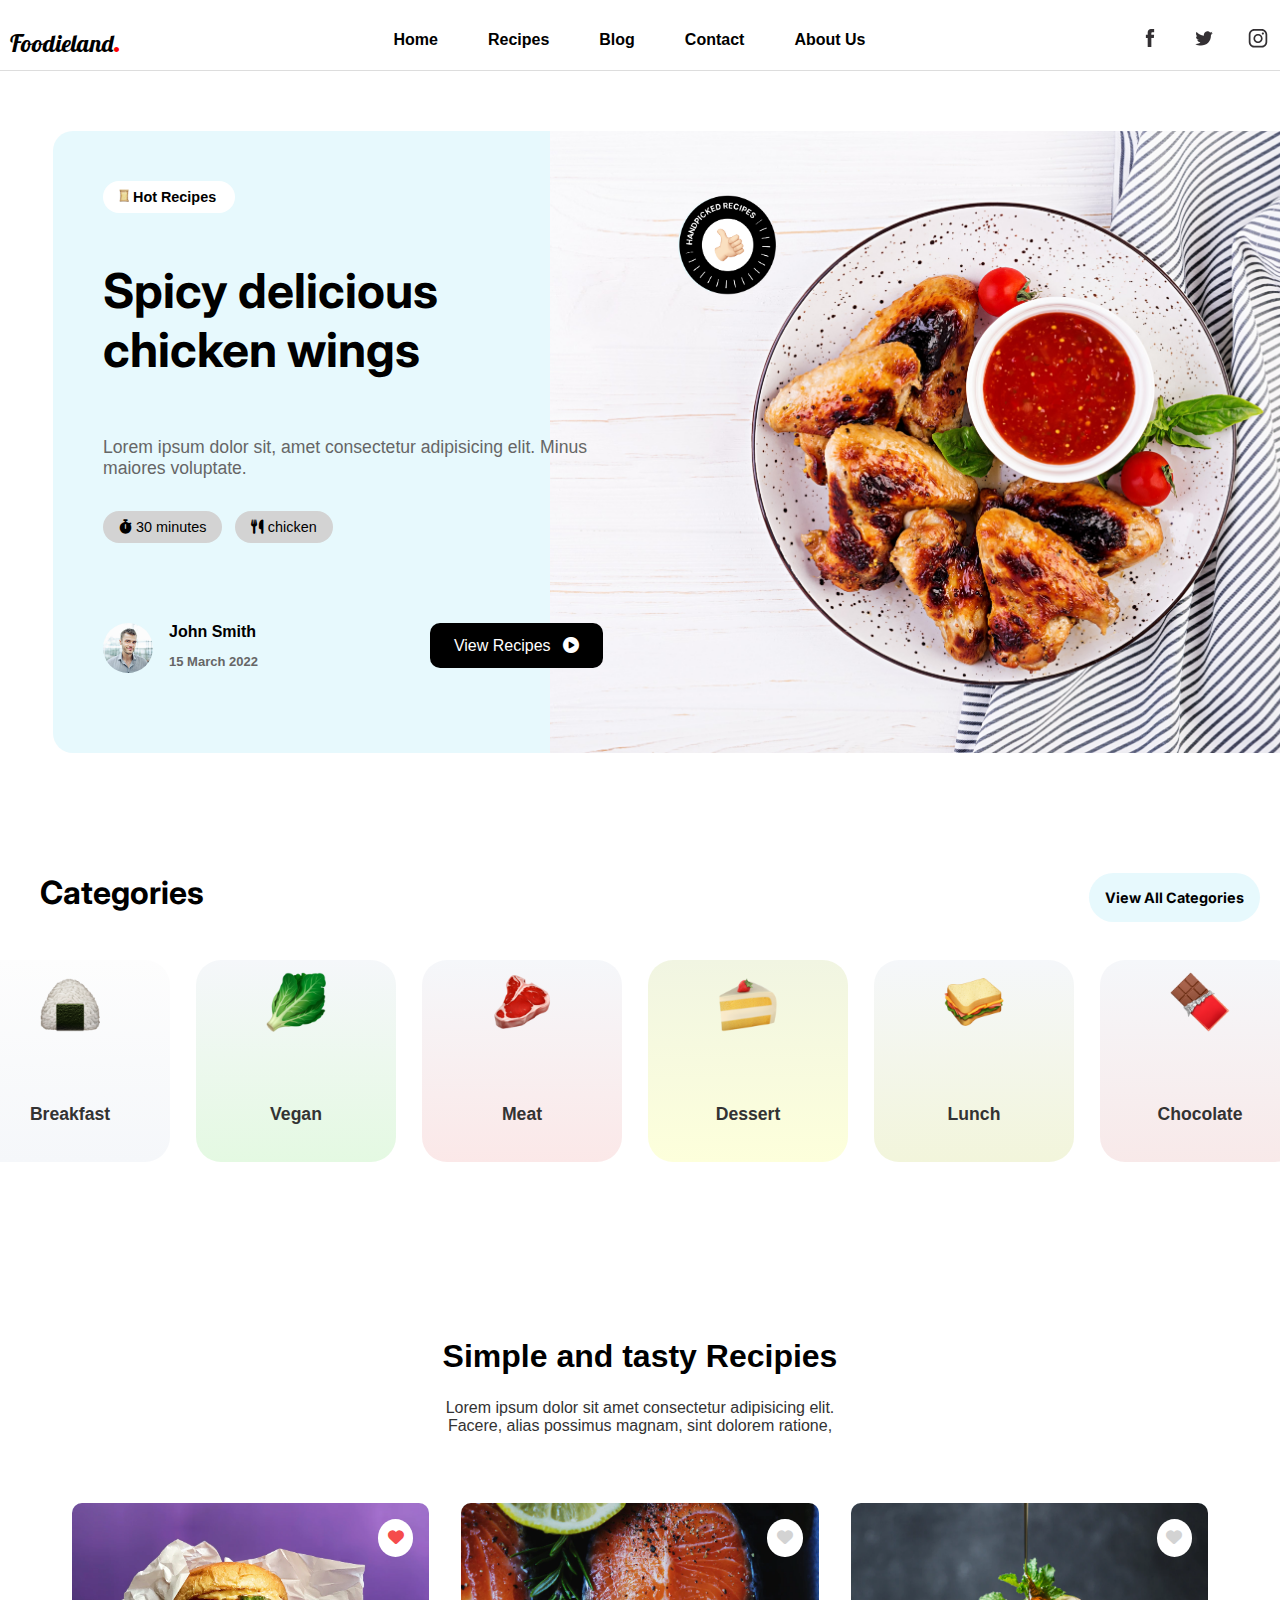
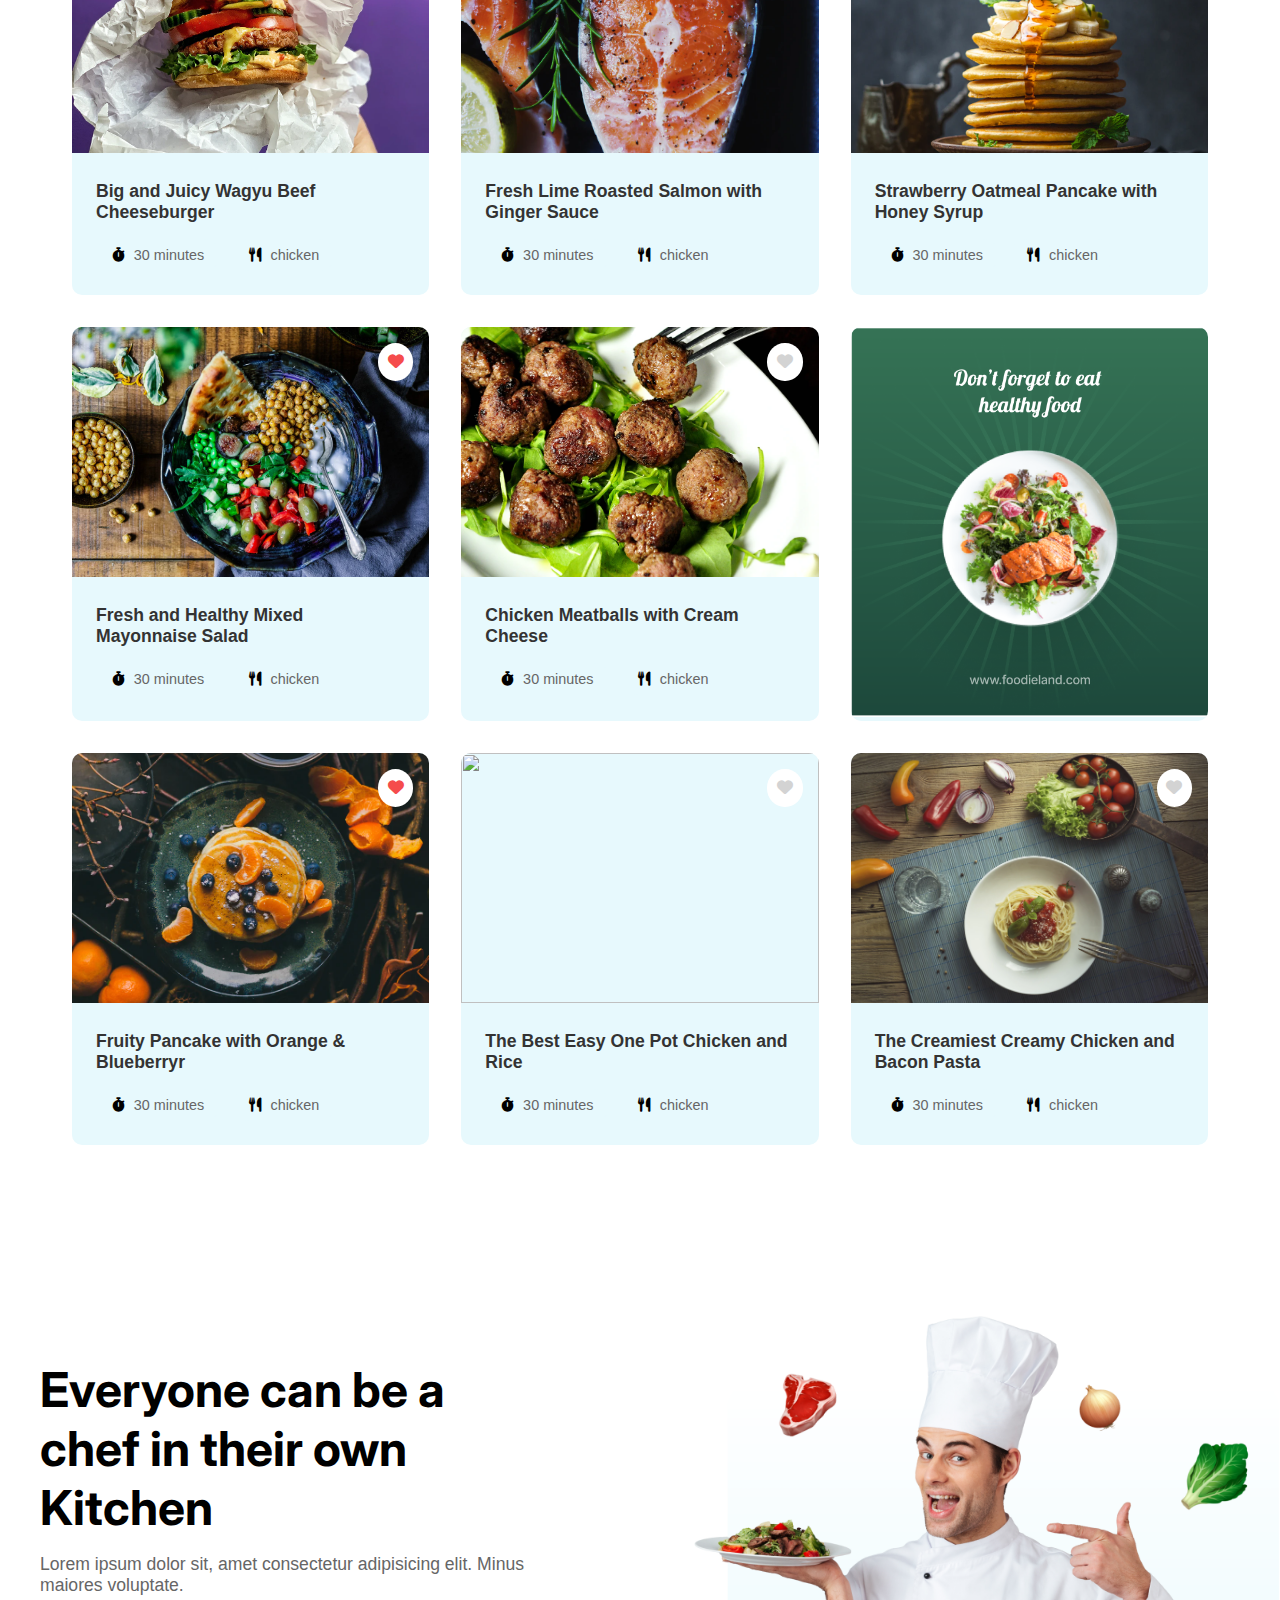
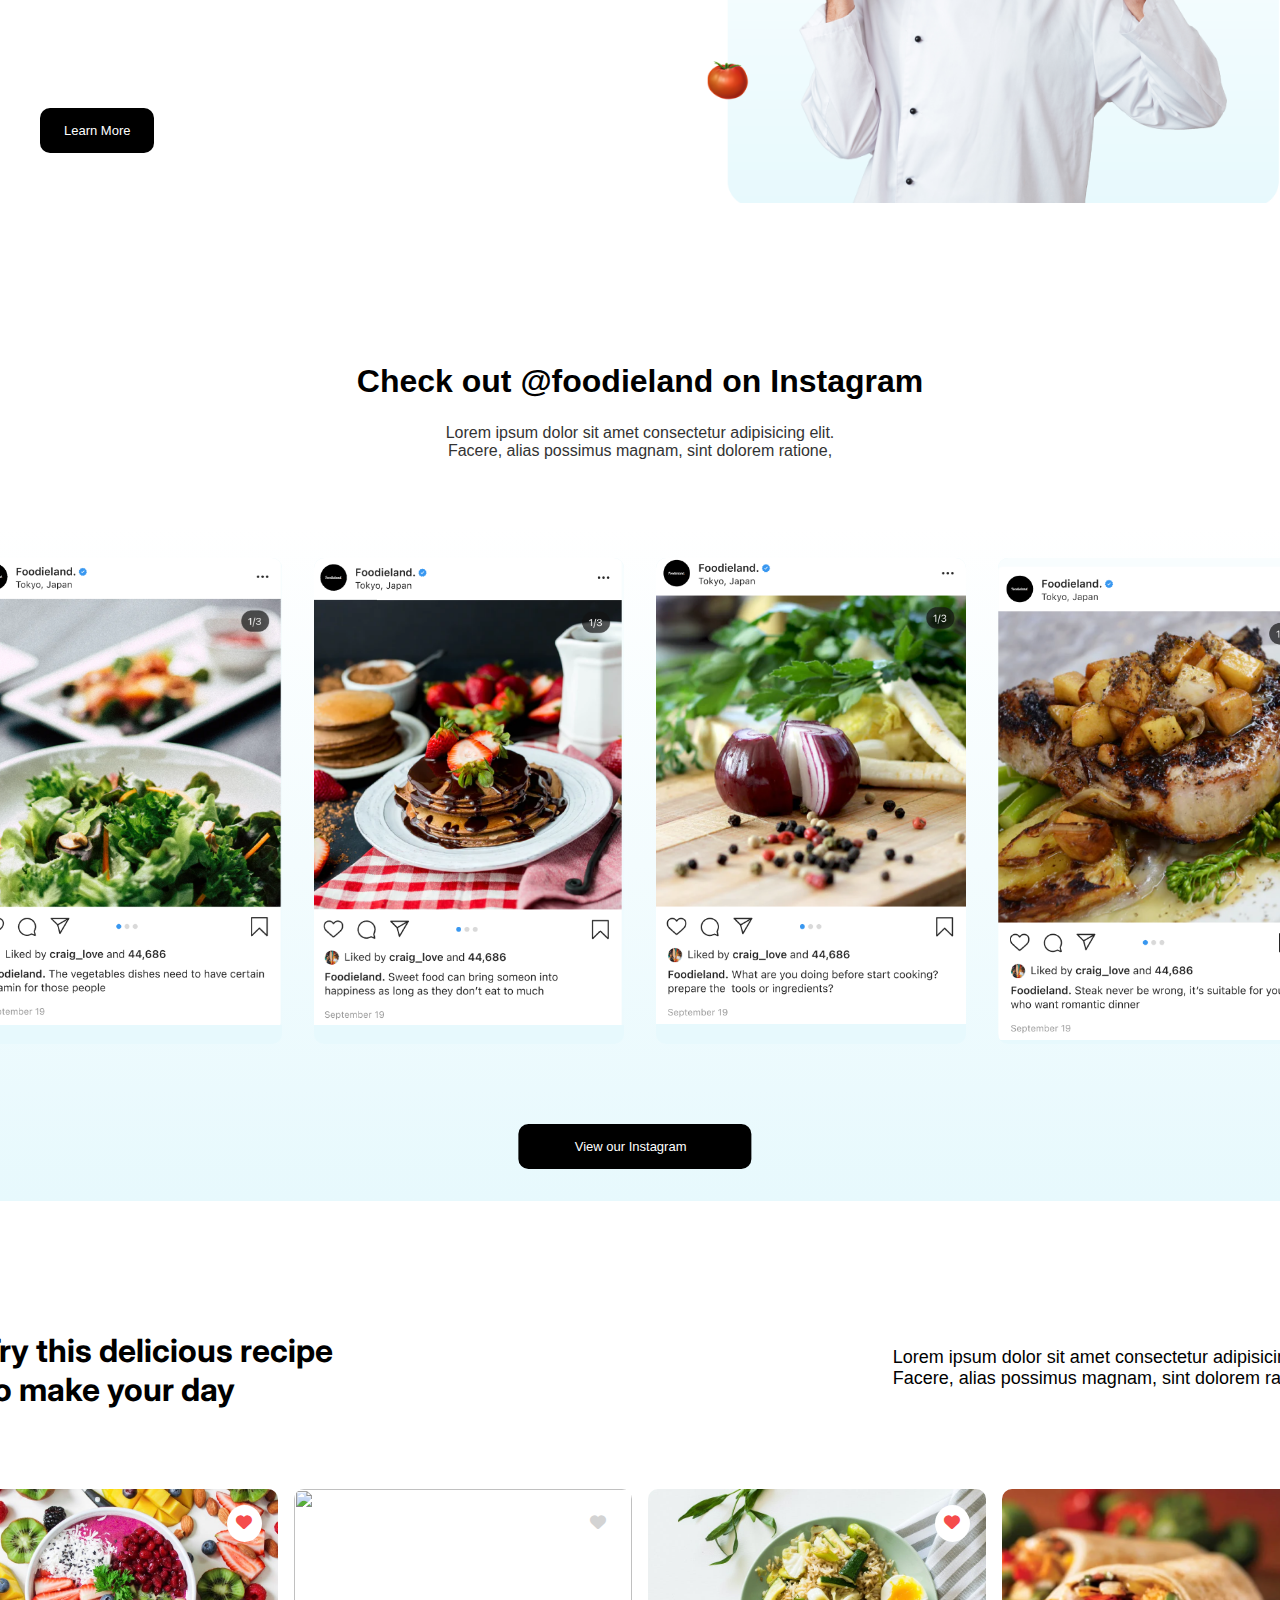
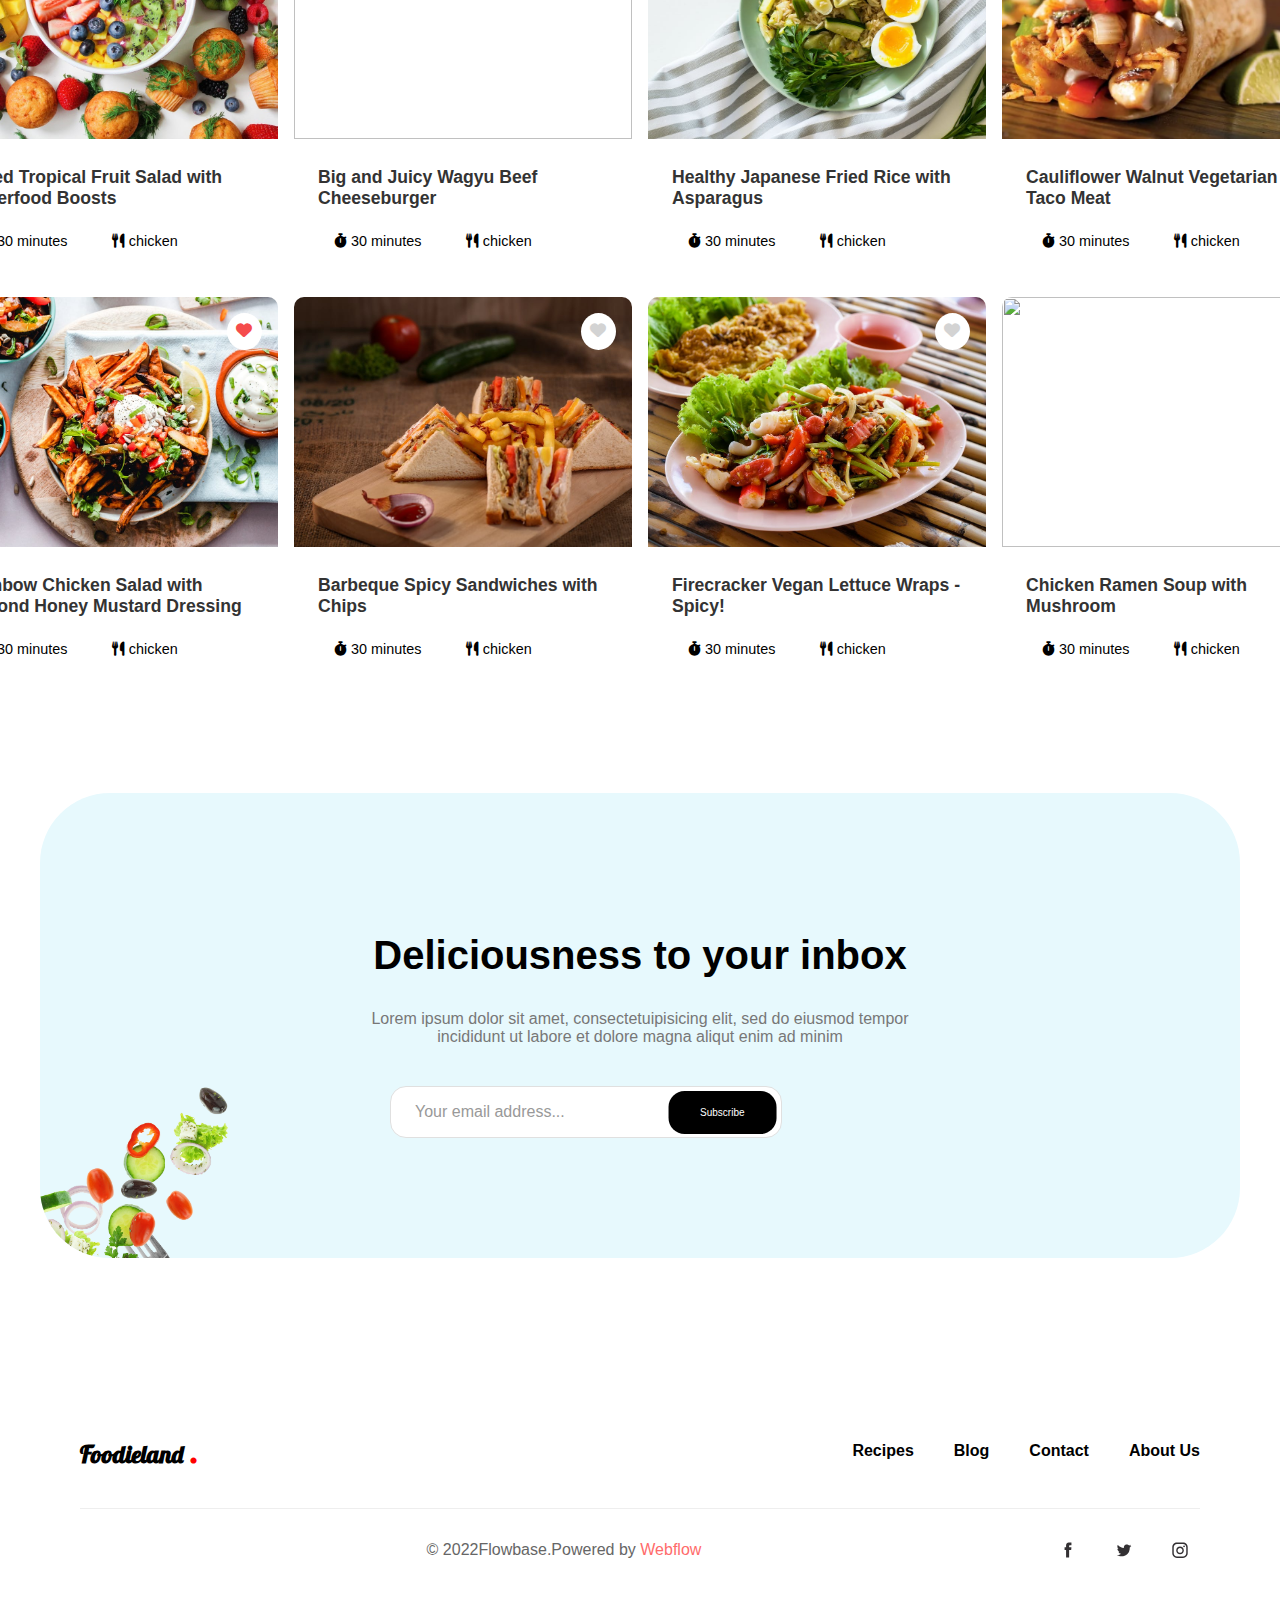
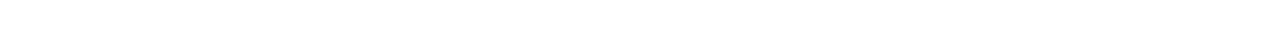
==== commit 82158106: "second commit" ====
--- a/index.html
+++ b/index.html
@@ -316,7 +316,7 @@
 
 
     <section class="products section container">
-        <div class="product">
+        <div class="product_s">
             <span class="product__title">Check out @foodieland on Instagram</span>
             <p class="product-description">Lorem ipsum dolor sit amet consectetur adipisicing elit.<br>Facere, alias possimus magnam, sint dolorem ratione,</p>
         </div>
--- a/styles.css
+++ b/styles.css
@@ -13,7 +13,7 @@
 
 .container {
     width: 90%;
-    max-width: 1500px;
+    max-width: 1400px;
     margin: 0 auto;
 }
 
@@ -64,9 +64,7 @@
     margin: 0;
     padding: 0;
     align-items: center;
-    /* color: black;
-    font-weight: bolder; */
-    
+  
 }
 
 .nav__link {
@@ -86,34 +84,10 @@
     width: 24px;
     height: 24px;
 }
-
-/* Hero Section */
-.hero {
-    text-align: center;
-    padding: 50px 0;
-    background-color: #fff;
-}
-
-.hero h1 {
-    font-size: 2.5rem;
-    margin-bottom: 10px;
-}
-
-.hero p {
-    font-size: 1.2rem;
-    color: #666;
-}
-
-  .home {
-    padding: 4rem 0; 
-    background-color: #fff;
-  }
   
   .home__container {
     display: flex;
-    /* align-items: center;
-    justify-content: space-between; */
-    max-width: 1800px;
+    max-width: 1400px;
     margin: 0;
     padding: 50px 50px;
     background-color: #e7f9fd;
@@ -123,8 +97,8 @@
     background-position: right; 
     background-repeat: no-repeat; 
     background-position-x: 100%;
-    margin-left: 35px;
-    margin-top: -30px;
+    margin-left:85px;
+    margin-top: 20px;
   }
   
   /* Home Content Styles */
@@ -136,7 +110,7 @@
     width: 100px;
     height: 100px;
     border-radius: 50%;
-    margin-left: 135%;
+    margin-left: 115%;
     margin-bottom: -5rem;
     transform: translateY(-200px);
   }
@@ -300,6 +274,7 @@
     font-size: xx-large;
     font-family: Inter;
     margin-left: 100px;
+    margin-top: 100px;
   }
 
   .category__item2 {
@@ -399,10 +374,20 @@
     align-items: center;
     justify-content: center;
     text-align: center;
+    margin-bottom: -80px;
+}
+
+.product_s {
+  display: flex;
+  flex-direction: column;
+  align-items: center;
+  justify-content: center;
+  text-align: center;
+  margin-bottom: 50px
 }
 
 .product__title {
-    /* margin-bottom: 1rem; */
+    margin-bottom: 0.5rem;
     font-size: xx-large;
     font-weight: bolder;
     margin-top: 10rem;
@@ -538,6 +523,8 @@
   padding: 2rem;
   background-color: #e7f9fd;
   border-radius: 20px;
+  background: linear-gradient(to bottom, white, #e7f9fd);
+  
 
 }
 
@@ -586,6 +573,7 @@
   .product-span {
     display: flex;
     justify-content: flex-end;
+    margin-top: 50px;
   }
 
   .product__title-span {
@@ -594,11 +582,13 @@
     font-weight: bolder;
     margin-top: 5rem;
     margin-bottom: 5rem;
-    margin-right: 30%;
+    margin-right: 40%;
   }
 
   .product-description-span {
    margin-top: 6rem;
+   font-size: large;
+   margin-right: 10px;
   }
 
   .products__container-span {
@@ -981,7 +971,7 @@
 .blog__image .blog__img {
   align-items: center;
   justify-content: center;
-  width: 1500px;
+  width: 1400px;
   height: 600px;
   border-radius: 40px;
   object-fit: cover;
@@ -1080,9 +1070,6 @@
   text-align: center; 
   justify-content: center;
   align-items: center; 
-  /* transform: translateX(500px);
-  transform: translateY(-400px);
-  margin-right: -300px; */
 }
 
 .form {
@@ -1176,7 +1163,6 @@
   position: relative;
   width: 80%;
   margin: 20px auto;
-  /* overflow: hidden; */
   padding: 20px 0;
 }
 
@@ -1184,30 +1170,22 @@
 .edge-box {
   position: absolute;
   width: 100px;
-  height: 80%;
+  height: 90%;
   background-color: #e7f9fd;
-  top: 40px;
-  /* margin-top: 10px; */
+  top: 20px;
   margin-bottom: 30px;
-  border-radius: 50px;
 }
 
 .edge-box.left {
-  left: -80px; /* Only shows 20px of the 100px wide box */
-  border-top-right-radius: 8px;
-  border-bottom-right-radius: 8px;
+  left: -80px;
+  border-top-right-radius: 15px;
+  border-bottom-right-radius: 15px;
   margin-top: 20px;
 }
 
 .edge-box.right {
-  right: -80px; /* Only shows 20px of the 100px wide box */
-  border-top-left-radius: 8px;
-  border-bottom-left-radius: 8px;
+  right: -80px; 
+  border-top-left-radius: 15px;
+  border-bottom-left-radius: 15px;
   margin-top: 20px;
 }
-
-/* Optional: Add hover effects */
-.edge-box:hover {
-  background-color: #ccc;
-  transition: background-color 0.3s ease;
-}
